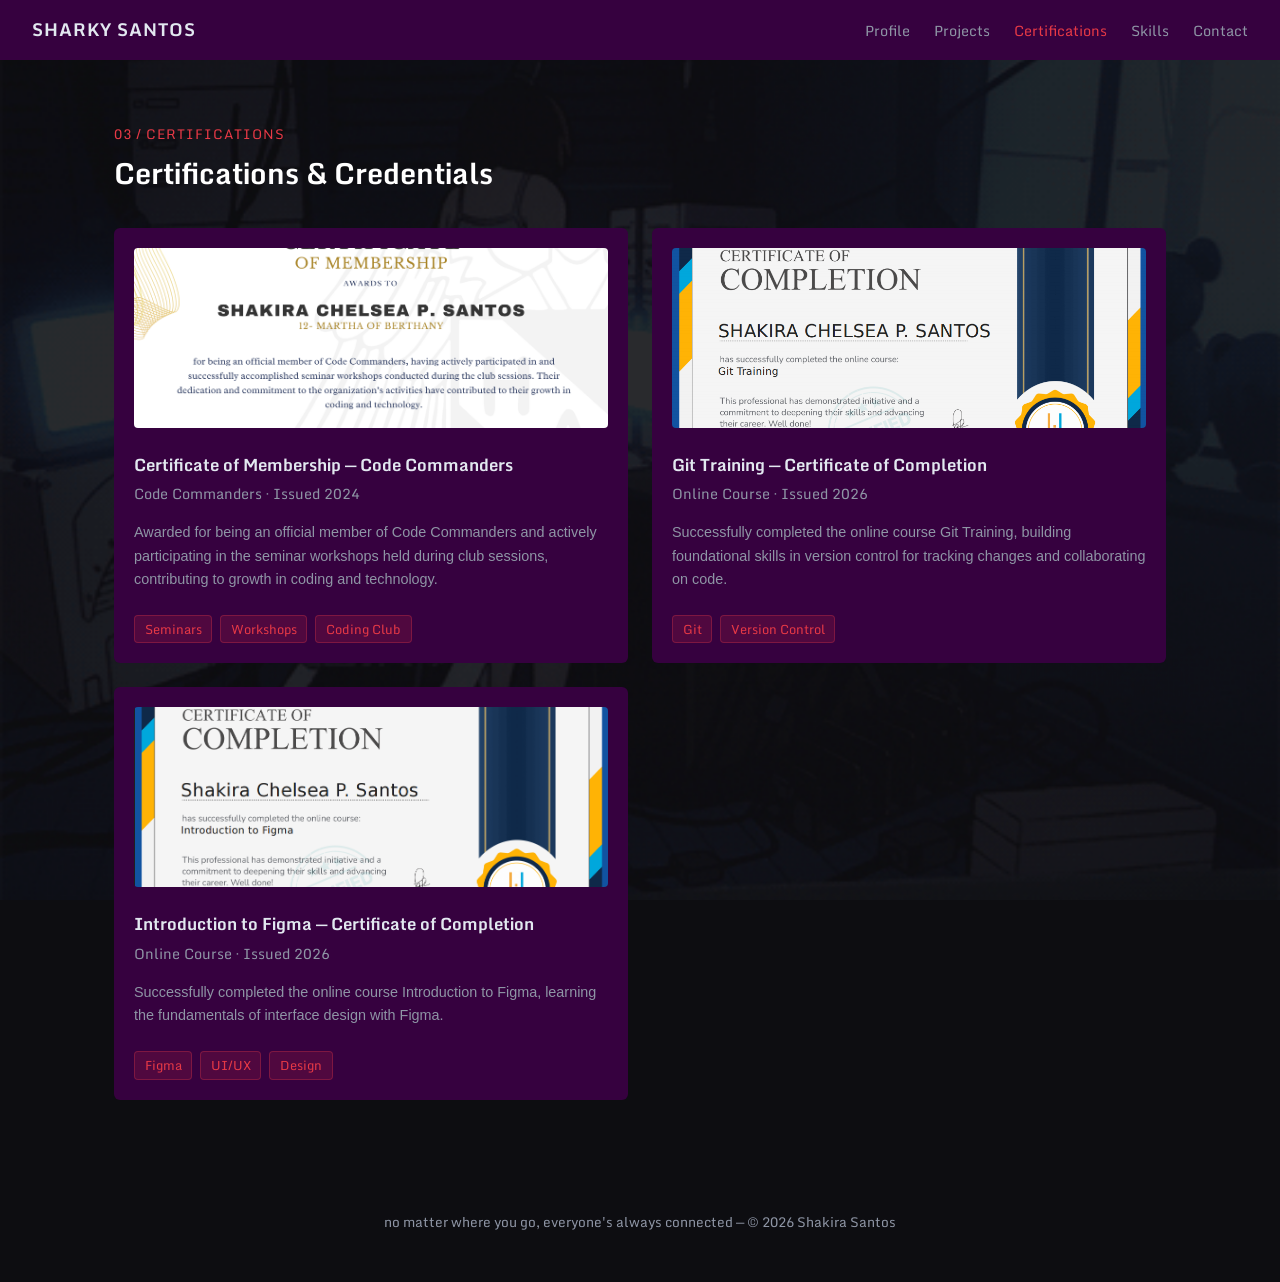
==== certification.html @ d0b3b991 "Initial commit" ====
<!DOCTYPE html>
<html lang="en">
<head>
<meta charset="UTF-8">
<meta name="viewport" content="width=device-width, initial-scale=1">
<title>Certifications — Shakira Santos</title>
<link rel="preconnect" href="https://fonts.googleapis.com">
<link href="https://fonts.googleapis.com/css2?family=Monda:wght@400;700&display=swap" rel="stylesheet">
<link rel="stylesheet" href="styles.css">
</head>
<body>

<nav class="nav">
  <a class="nav-logo mono" href="index.html">SHARKY SANTOS</a>
  <div class="nav-links mono">
    <a href="index.html">Profile</a>
    <a href="projects.html">Projects</a>
    <a href="certification.html" class="active">Certifications</a>
    <a href="skills.html">Skills</a>
    <a href="contact.html">Contact</a>
  </div>
</nav>

<div class="wrap">

<section class="section" id="certifications">
    <p class="label mono">03 / certifications</p>
    <h2 class="mono">Certifications &amp; Credentials</h2>

    <div class="cert-grid">
      <div class="cert-block">
        <div>
          <img class="cert-img" src="img/img/60.png" alt="Code Commanders Certificate of Membership">
          <h3 class="mono">Certificate of Membership — Code Commanders</h3>
          <p class="cert-issuer mono">Code Commanders · Issued 2024</p>
          <p>Awarded for being an official member of Code Commanders and actively participating in the seminar workshops held during club sessions, contributing to growth in coding and technology.</p>
        </div>
        <div class="tags"><span>Seminars</span><span>Workshops</span><span>Coding Club</span></div>
      </div>

      <div class="cert-block">
        <div>
          <img class="cert-img" src="img/img/Screenshot 2026-09-27 221326.png" alt="Git Training Certificate of Completion">
          <h3 class="mono">Git Training — Certificate of Completion</h3>
          <p class="cert-issuer mono">Online Course · Issued 2026</p>
          <p>Successfully completed the online course Git Training, building foundational skills in version control for tracking changes and collaborating on code.</p>
        </div>
        <div class="tags"><span>Git</span><span>Version Control</span></div>
      </div>

      <div class="cert-block">
        <div>
          <img class="cert-img" src="img/img/Screenshot 2026-09-28 005450.png" alt="Introduction to Figma Certificate of Completion">
          <h3 class="mono">Introduction to Figma — Certificate of Completion</h3>
          <p class="cert-issuer mono">Online Course · Issued 2026</p>
          <p>Successfully completed the online course Introduction to Figma, learning the fundamentals of interface design with Figma.</p>
        </div>
        <div class="tags"><span>Figma</span><span>UI/UX</span><span>Design</span></div>
      </div>
    </div>   
  </section>

  <footer>
    <p class="mono">no matter where you go, everyone's always connected — © 2026 Shakira Santos</p>
  </footer>

</div>
</body>
</html>
---- styles.css ----
:root {
  --bg-color: #0d0d11;
  --card-bg: #36013F; 
  --text-primary: #e2e8f0;
  --text-muted: #8e95a5;
  --accent-red: #e63946;
  --accent-red-hover: #ff4d5a;
  --accent-red-dim: rgba(230, 57, 70, 0.15);
  --font-mono: 'Monda', monospace;
  --font-sans: -apple-system, BlinkMacSystemFont, "Segoe UI", Roboto, sans-serif;
}

* {
  box-sizing: border-box;
  margin: 0;
  padding: 0;
}

html {
  scroll-behavior: smooth;
}

body {
  background-color: var(--bg-color);
  color: var(--text-primary);
  font-family: var(--font-sans);
  line-height: 1.6;
  font-size: 16px;
  position: relative;
  min-height: 100vh;
}

body::before {
  content: "";
  position: fixed;
  top: 0;
  left: 0;
  width: 100vw;
  height: 100vh;
  background: url('img/img/lain.gif') center/cover no-repeat;
  opacity: 0.12;
  z-index: -1;
  pointer-events: none;
}

a {
  color: var(--accent-red);
  text-decoration: none;
  transition: color 0.2s ease;
}

a:hover {
  color: var(--accent-red-hover);
}

.mono {
  font-family: var(--font-mono);
}

.wrap {
  max-width: 1100px;
  margin: 0 auto;
  padding: 0 1.5rem;
}

.nav {
  position: sticky;
  top: 0;
  background-color: #36013F;
  backdrop-filter: blur(8px);
  border-bottom: 1px solid var(--card-border);
  display: flex;
  justify-content: space-between;
  align-items: center;
  padding: 1rem 2rem;
  z-index: 100;
}

.nav-logo {
  font-weight: 700;
  font-size: 1.1rem;
  color: var(--text-primary);
  letter-spacing: 1px;
}

.nav-links {
  display: flex;
  gap: 1.5rem;
}

.nav-links a {
  color: var(--text-muted);
  font-size: 0.9rem;
}

.nav-links a.active {
  color: var(--accent-red);
}

.nav-links a:hover {
  color: var(--accent-red);
}

.hero {
  padding: 5rem 0 3rem;
  display: grid;
  grid-template-columns: 1fr;
  gap: 2.5rem;
}

@media (min-width: 768px) {
  .hero {
    grid-template-columns: 1.2fr 0.8fr;
    align-items: center;
  }
}

.hero-text {
  display: flex;
  flex-direction: column;
}



.dot {
  width: 8px;
  height: 8px;
  background-color: var(--accent-red);
  border-radius: 50%;
  display: inline-block;
}

.prompt-line {
  font-size: 0.85rem;
  color: var(--accent-red);
  margin-bottom: 0.5rem;
  display: flex;
  align-items: center;
  gap: 0.5rem;
}

.caret {
  display: inline-block;
  width: 8px;
  height: 14px;
  background-color: var(--accent-red);
  margin-left: 4px;
  vertical-align: middle;
}

.name {
  font-size: 2.8rem;
  font-weight: 700;
  line-height: 1.1;
  color: #ffffff;
  margin-bottom: 0.5rem;
}



.sep {
  color: var(--text-muted);
}

.intro {
  font-size: 1.1rem;
  color: var(--text-primary);
  margin-bottom: 0.75rem;
}

.hero-statement {
  font-size: 0.95rem;
  color: var(--text-muted);
  margin-bottom: 2rem;
}

.hero-photo-wrap {
  position: relative;
  display: flex;
  justify-content: center;
}

.hero-photo {
  width: 100%;
  max-width: 360px;
  height: auto;
  border-radius: 8px;
  border: 2px solid var(--accent-red);
  box-shadow: 0 0 25px rgba(230, 57, 70, 0.2);
  object-fit: cover;
}

.cta-row {
  display: flex;
  gap: 1rem;
  margin-bottom: 1.5rem;
  flex-wrap: wrap;
}

.btn {
  display: inline-block;
  padding: 0.65rem 1.4rem;
  border-radius: 4px;
  font-family: var(--font-mono);
  font-size: 0.9rem;
  cursor: pointer;
  text-align: center;
}

.btn-primary {
  background-color: var(--accent-red);
  color: #ffffff;
  border: 1px solid var(--accent-red);
}

.btn-primary:hover {
  background-color: var(--accent-red-hover);
  color: #ffffff;
}

.btn-ghost {
  background-color: transparent;
  color: var(--text-primary);
  border: 1px solid var(--card-border);
}

.btn-ghost:hover {
  border-color: var(--accent-red);
  color: var(--accent-red);
}

.social-row {
  display: flex;
  gap: 1.25rem;
  font-size: 0.85rem;
  flex-wrap: wrap;
}

.social-row a {
  color: var(--text-muted);
}

.social-row a:hover {
  color: var(--accent-red);
}

.section {
  padding: 4rem 0;
  border-top: 1px solid var(--card-border);
}

.label {
  font-size: 0.85rem;
  color: var(--accent-red);
  text-transform: uppercase;
  letter-spacing: 1px;
  margin-bottom: 0.25rem;
}

h2 {
  font-size: 1.8rem;
  margin-bottom: 2rem;
  color: #ffffff;
}

.profile-grid {
  display: grid;
  grid-template-columns: 1fr;
  gap: 1.5rem;
}

@media (min-width: 768px) {
  .profile-grid {
    grid-template-columns: repeat(2, 1fr);
    grid-template-rows: auto auto;
  }

  /* Personal Introduction spans both rows of the left column */
  .profile-grid .profile-block:first-child {
    grid-row: span 2;
  }
}


.profile-block {
  background-color: var(--card-bg);
  border: 1px solid var(--card-border);
  padding: 1.5rem;
  border-radius: 6px;
}

.profile-block h3 {
  font-size: 1rem;
  color: var(--accent-red);
  margin-bottom: 0.75rem;
  border-bottom: 1px solid var(--card-border);
  padding-bottom: 0.5rem;
}

.profile-block p {
  color: var(--text-muted);
  font-size: 0.95rem;
}

.entry-title {
  color: var(--text-primary) !important;
  font-weight: 600;
}

.entry-meta {
  font-size: 0.8rem !important;
  color: var(--accent-red) !important;
  margin-bottom: 0.5rem;
}

.tag-list, .tags {
  display: flex;
  flex-wrap: wrap;
  gap: 0.5rem;
  list-style: none;
  margin-top: 0.5rem;
}

.tag-list li, .tags span {
  background-color: var(--accent-red-dim);
  color: var(--accent-red);
  border: 1px solid rgba(230, 57, 70, 0.3);
  padding: 0.2rem 0.6rem;
  border-radius: 4px;
  font-size: 0.8rem;
  font-family: var(--font-mono);
}

.projects {
  display: grid;
  grid-template-columns: 1fr;
  gap: 1.5rem;
}

.projects {
  display: grid;
  grid-template-columns: repeat(auto-fit, minmax(280px, 360px));
  justify-content: center;
  gap: 1.5rem;
}

.project {
  background-color: var(--card-bg);
  border: 1px solid var(--card-border);
  border-radius: 6px;
  padding: 1.25rem;
  display: flex;
  flex-direction: column;
}

.preview {
  background-color: #08080a;
  border: 1px dashed var(--card-border);
  padding: 2rem 1rem;
  text-align: center;
  color: var(--text-muted);
  font-size: 0.8rem;
  border-radius: 4px;
  margin-bottom: 1rem;
}

.category {
  font-size: 0.75rem;
  color: var(--accent-red);
  text-transform: uppercase;
}

.project h3 {
  font-size: 1.1rem;
  color: var(--text-primary);
  margin: 0.25rem 0 0.5rem;
}

.project p {
  font-size: 0.9rem;
  color: var(--text-muted);
  flex-grow: 1;
  margin-bottom: 1rem;
}

.project-links {
  margin-top: 1rem;
  display: flex;
  gap: 1rem;
  font-size: 0.85rem;
}

.cert-grid {
  display: grid;
  grid-template-columns: 1fr;
  gap: 1.5rem;
}

@media (min-width: 768px) {
  .cert-grid {
    grid-template-columns: repeat(2, 1fr);
  }
}

.cert-block {
  background-color: var(--card-bg);
  border: 1px solid var(--card-border);
  padding: 1.25rem;
  border-radius: 6px;
  display: flex;
  flex-direction: column;
  justify-content: space-between;
}

.cert-img {
  width: 100%;
  height: 180px;
  object-fit: cover;
  border-radius: 4px;
  border: 1px solid var(--card-border);
  margin-bottom: 1rem;
}

.cert-block h3 {
  font-size: 1.05rem;
  color: var(--text-primary);
  margin-bottom: 0.25rem;
}

.cert-issuer {
  font-size: 0.85rem;
  color: var(--accent-red);
  margin-bottom: 0.75rem;
}

.cert-block p {
  color: var(--text-muted);
  font-size: 0.9rem;
  margin-bottom: 1rem;
}

.skills-grid {
  display: grid;
  grid-template-columns: repeat(auto-fill, minmax(220px, 1fr));
  gap: 1.25rem;
}

.skill {
  background-color: var(--card-bg);
  border: 1px solid var(--card-border);
  padding: 1.25rem;
  border-radius: 6px;
}

.skill h3 {
  font-size: 0.95rem;
  color: var(--text-primary);
  margin-bottom: 0.75rem;
}

.contact-intro {
  color: var(--text-muted);
  margin-bottom: 2rem;
  max-width: 600px;
}

.contact-layout {
  display: grid;
  grid-template-columns: 1fr;
  gap: 2rem;
}

/* ---------- Contact: heading + details beside the form ---------- */
@media (min-width: 768px) {
  #contact {
    display: grid;
    grid-template-columns: 1fr 1.5fr;
    grid-template-rows: auto auto auto auto 1fr;
    column-gap: 3rem;
    align-content: start;
  }

  /* left column: label, heading, availability, intro, email + socials */
  #contact .label,
  #contact h2,
  #contact .availability,
  #contact .contact-intro,
  #contact .contact-info {
    grid-column: 1;
  }

  /* let the info block and the form become direct grid items */
  #contact .contact-layout {
    display: contents;
  }

  /* right column: the form spans the full height */
  #contact .contact-form {
    grid-column: 2;
    grid-row: 1 / span 5;
  }
}

/* keep the email address and form labels white */
#contact .contact-info a[href^="mailto:"],
.contact-form label {
  color: #ffffff;
}

.contact-form {
  display: flex;
  flex-direction: column;
  gap: 1rem;
}

.contact-form label {
  font-size: 0.85rem;
  color: var(--text-muted);
}

.contact-form input, .contact-form textarea {
  background-color: var(--card-bg);
  border: 1px solid var(--card-border);
  color: var(--text-primary);
  padding: 0.75rem;
  border-radius: 4px;
  font-family: inherit;
  font-size: 0.95rem;
}

.contact-form input:focus, .contact-form textarea:focus {
  outline: none;
  border-color: var(--accent-red);
}

footer {
  padding: 3rem 0;
  border-top: 1px solid var(--card-border);
  text-align: center;
  color: var(--text-muted);
  font-size: 0.85rem;
}

/* ---------- White email address + white form labels (must stay at the very end) ---------- */
#contact a[href^="mailto"] {
  color: #ffffff !important;
}

#contact a[href^="mailto"]:hover {
  color: var(--accent-red-hover) !important;
}

.contact-form label {
  color: #ffffff;
}


.contact-form input,
.contact-form textarea {
  background-color: #848884;
  color: #0d0d11;
  border: 1px solid #848884;
}

.contact-form input::placeholder,
.contact-form textarea::placeholder {
  color: #2e312e;
}

.contact-form input:focus,
.contact-form textarea:focus {
  outline: none;
  border-color: var(--accent-red);
  box-shadow: 0 0 0 2px rgba(230, 57, 70, 0.35);
}
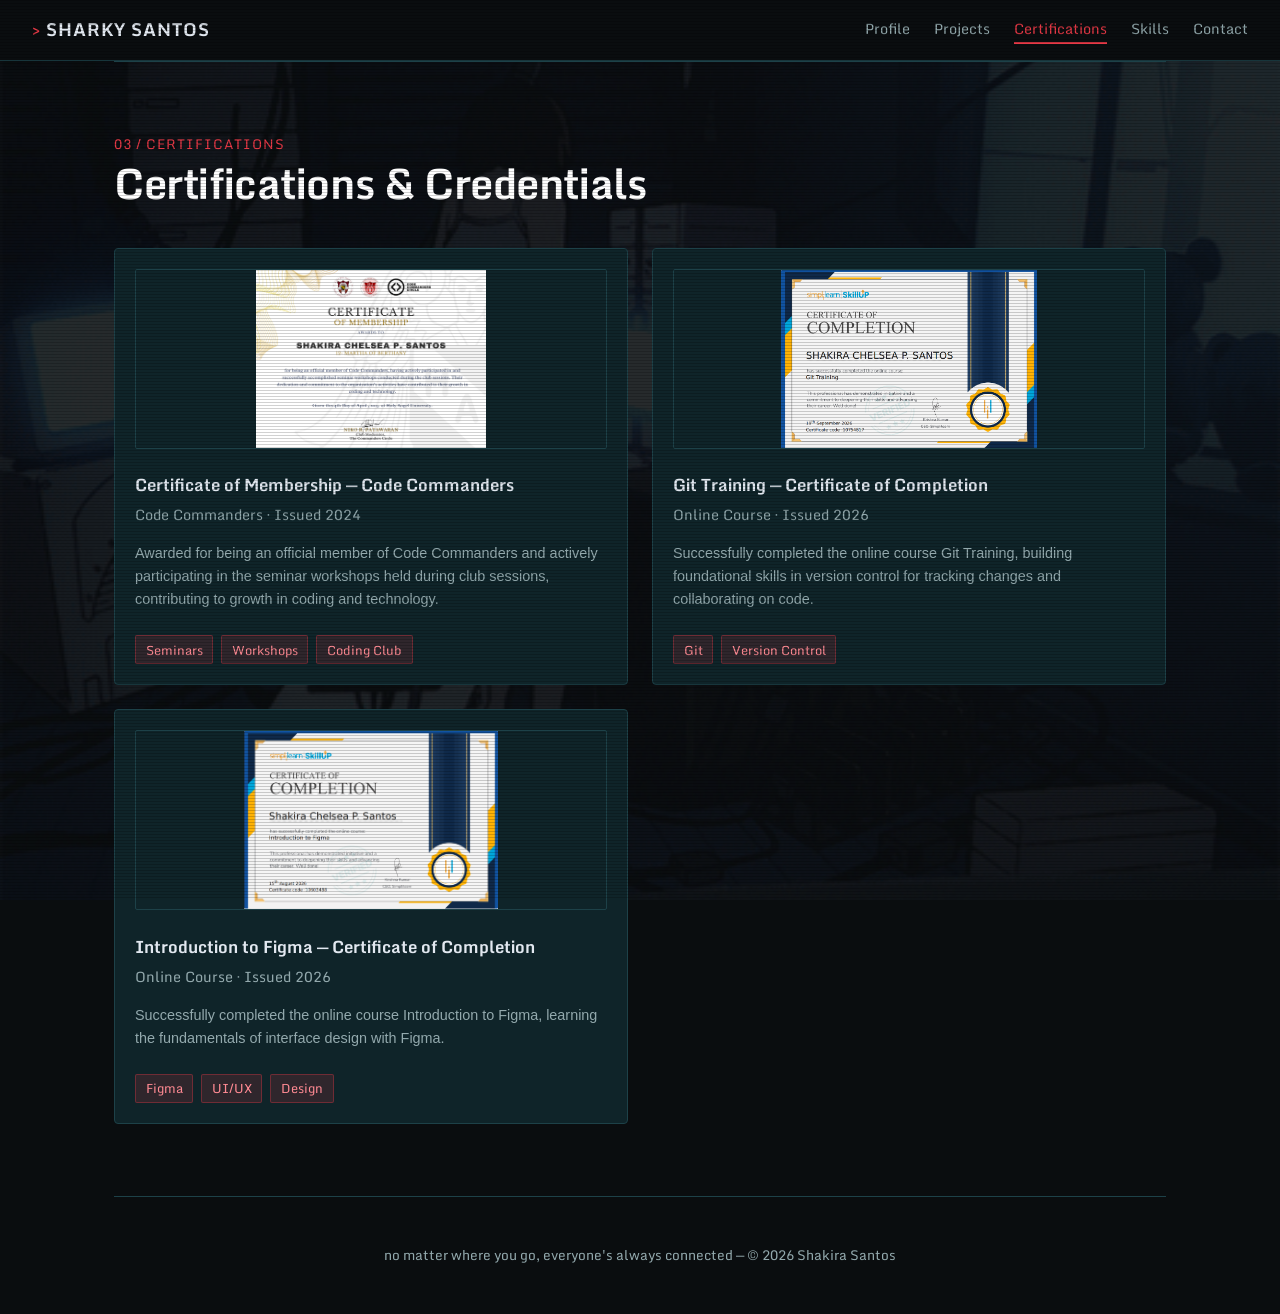
==== commit fb0ed4c1: "message" ====
--- a/certification.html
+++ b/certification.html
@@ -15,7 +15,7 @@
   <div class="nav-links mono">
     <a href="index.html">Profile</a>
     <a href="projects.html">Projects</a>
-    <a href="certification.html" class="active">Certifications</a>
+    <a href="certification.html" class="active" aria-current="page">Certifications</a>
     <a href="skills.html">Skills</a>
     <a href="contact.html">Contact</a>
   </div>
@@ -27,10 +27,10 @@
     <p class="label mono">03 / certifications</p>
     <h2 class="mono">Certifications &amp; Credentials</h2>
 
-    <div class="cert-grid">
-      <div class="cert-block">
+    <div class="certificate-gallery">
+      <div class="certificate-card">
         <div>
-          <img class="cert-img" src="img/img/60.png" alt="Code Commanders Certificate of Membership">
+          <img class="certificate-preview" src="img/img/60.png" alt="Code Commanders Certificate of Membership">
           <h3 class="mono">Certificate of Membership — Code Commanders</h3>
           <p class="cert-issuer mono">Code Commanders · Issued 2024</p>
           <p>Awarded for being an official member of Code Commanders and actively participating in the seminar workshops held during club sessions, contributing to growth in coding and technology.</p>
@@ -38,9 +38,9 @@
         <div class="tags"><span>Seminars</span><span>Workshops</span><span>Coding Club</span></div>
       </div>
 
-      <div class="cert-block">
+      <div class="certificate-card">
         <div>
-          <img class="cert-img" src="img/img/Screenshot 2026-09-27 221326.png" alt="Git Training Certificate of Completion">
+          <img class="certificate-preview" src="img/img/Screenshot 2026-09-27 221326.png" alt="Git Training Certificate of Completion">
           <h3 class="mono">Git Training — Certificate of Completion</h3>
           <p class="cert-issuer mono">Online Course · Issued 2026</p>
           <p>Successfully completed the online course Git Training, building foundational skills in version control for tracking changes and collaborating on code.</p>
@@ -48,9 +48,9 @@
         <div class="tags"><span>Git</span><span>Version Control</span></div>
       </div>
 
-      <div class="cert-block">
+      <div class="certificate-card">
         <div>
-          <img class="cert-img" src="img/img/Screenshot 2026-09-28 005450.png" alt="Introduction to Figma Certificate of Completion">
+          <img class="certificate-preview" src="img/img/Screenshot 2026-09-28 005450.png" alt="Introduction to Figma Certificate of Completion">
           <h3 class="mono">Introduction to Figma — Certificate of Completion</h3>
           <p class="cert-issuer mono">Online Course · Issued 2026</p>
           <p>Successfully completed the online course Introduction to Figma, learning the fundamentals of interface design with Figma.</p>
--- a/styles.css
+++ b/styles.css
@@ -1,13 +1,12 @@
 :root {
-  --bg-color: #0d0d11;
-  --card-bg: #36013F; 
+  --bg-color: #0a0d0f;
+  --card-bg: #0f2429;
+  --card-border: #1d4148;
   --text-primary: #e2e8f0;
-  --text-muted: #8e95a5;
+  --text-muted: #93a9ad;
   --accent-red: #e63946;
   --accent-red-hover: #ff4d5a;
-  --accent-red-dim: rgba(230, 57, 70, 0.15);
-  --font-mono: 'Monda', monospace;
-  --font-sans: -apple-system, BlinkMacSystemFont, "Segoe UI", Roboto, sans-serif;
+  --accent-teal: #5ce1d6;
 }
 
 * {
@@ -23,7 +22,7 @@
 body {
   background-color: var(--bg-color);
   color: var(--text-primary);
-  font-family: var(--font-sans);
+  font-family: -apple-system, BlinkMacSystemFont, "Segoe UI", Roboto, sans-serif;
   line-height: 1.6;
   font-size: 16px;
   position: relative;
@@ -43,6 +42,21 @@
   pointer-events: none;
 }
 
+/* faint crt scanlines over everything */
+body::after {
+  content: "";
+  position: fixed;
+  inset: 0;
+  background: repeating-linear-gradient(to bottom, rgba(0, 0, 0, 0.18) 0 1px, transparent 1px 3px);
+  pointer-events: none;
+  z-index: 200;
+}
+
+::selection {
+  background-color: var(--accent-red);
+  color: #ffffff;
+}
+
 a {
   color: var(--accent-red);
   text-decoration: none;
@@ -53,8 +67,14 @@
   color: var(--accent-red-hover);
 }
 
+a:focus-visible,
+.btn:focus-visible {
+  outline: 2px solid var(--accent-teal);
+  outline-offset: 3px;
+}
+
 .mono {
-  font-family: var(--font-mono);
+  font-family: 'Monda', monospace;
 }
 
 .wrap {
@@ -66,12 +86,13 @@
 .nav {
   position: sticky;
   top: 0;
-  background-color: #36013F;
-  backdrop-filter: blur(8px);
+  background-color: var(--bg-color);
   border-bottom: 1px solid var(--card-border);
   display: flex;
   justify-content: space-between;
   align-items: center;
+  flex-wrap: wrap;
+  gap: 0.75rem 1.5rem;
   padding: 1rem 2rem;
   z-index: 100;
 }
@@ -83,57 +104,71 @@
   letter-spacing: 1px;
 }
 
+.nav-logo::before {
+  content: "> ";
+  color: var(--accent-red);
+}
+
 .nav-links {
   display: flex;
-  gap: 1.5rem;
+  flex-wrap: wrap;
+  gap: 0.5rem 1.5rem;
 }
 
 .nav-links a {
   color: var(--text-muted);
   font-size: 0.9rem;
+  padding-bottom: 2px;
+  border-bottom: 2px solid transparent;
 }
 
 .nav-links a.active {
   color: var(--accent-red);
+  border-bottom-color: var(--accent-red);
 }
 
 .nav-links a:hover {
-  color: var(--accent-red);
-}
-
-.hero {
-  padding: 5rem 0 3rem;
+  color: var(--text-primary);
+}
+
+@media (max-width: 600px) {
+  .nav {
+    padding: 0.9rem 1.5rem;
+  }
+
+  .nav-links {
+    gap: 0.4rem 1rem;
+  }
+
+  .nav-links a {
+    font-size: 0.85rem;
+  }
+}
+
+.portfolio-intro {
+  padding: 6rem 0 4rem;
   display: grid;
   grid-template-columns: 1fr;
-  gap: 2.5rem;
-}
-
-@media (min-width: 768px) {
-  .hero {
-    grid-template-columns: 1.2fr 0.8fr;
-    align-items: center;
-  }
-}
-
-.hero-text {
+  gap: 3rem;
+}
+
+.portfolio-intro-copy {
   display: flex;
   flex-direction: column;
 }
-
-
 
 .dot {
   width: 8px;
   height: 8px;
-  background-color: var(--accent-red);
+  background-color: var(--accent-teal);
   border-radius: 50%;
   display: inline-block;
 }
 
 .prompt-line {
   font-size: 0.85rem;
-  color: var(--accent-red);
-  margin-bottom: 0.5rem;
+  color: var(--accent-teal);
+  margin-bottom: 1rem;
   display: flex;
   align-items: center;
   gap: 0.5rem;
@@ -146,65 +181,73 @@
   background-color: var(--accent-red);
   margin-left: 4px;
   vertical-align: middle;
-}
-
-.name {
-  font-size: 2.8rem;
+  animation: blink 1s steps(1) infinite;
+}
+
+@keyframes blink {
+  50% {
+    opacity: 0;
+  }
+}
+
+.portfolio-name {
+  font-size: clamp(2.6rem, 7vw, 4.6rem);
   font-weight: 700;
-  line-height: 1.1;
-  color: #ffffff;
-  margin-bottom: 0.5rem;
-}
-
-
-
-.sep {
-  color: var(--text-muted);
-}
-
-.intro {
+  line-height: 1;
+  letter-spacing: -0.02em;
+  color: #ffffff;
+  margin-bottom: 1.25rem;
+}
+
+.student-summary {
   font-size: 1.1rem;
   color: var(--text-primary);
-  margin-bottom: 0.75rem;
-}
-
-.hero-statement {
-  font-size: 0.95rem;
-  color: var(--text-muted);
+  max-width: 58ch;
   margin-bottom: 2rem;
 }
 
-.hero-photo-wrap {
-  position: relative;
+.portrait-frame {
   display: flex;
   justify-content: center;
 }
 
-.hero-photo {
+.shakira-portrait {
   width: 100%;
   max-width: 360px;
   height: auto;
-  border-radius: 8px;
+  border-radius: 4px;
   border: 2px solid var(--accent-red);
-  box-shadow: 0 0 25px rgba(230, 57, 70, 0.2);
+  box-shadow: 12px 12px 0 var(--card-bg), 12px 12px 0 2px var(--card-border);
   object-fit: cover;
+  filter: saturate(0.85);
+  transition: filter 0.3s ease, transform 0.3s ease;
+}
+
+.shakira-portrait:hover {
+  filter: saturate(1.1);
+  transform: translate(-4px, -4px);
 }
 
 .cta-row {
   display: flex;
   gap: 1rem;
-  margin-bottom: 1.5rem;
+  margin-bottom: 1.75rem;
   flex-wrap: wrap;
 }
 
 .btn {
   display: inline-block;
-  padding: 0.65rem 1.4rem;
-  border-radius: 4px;
-  font-family: var(--font-mono);
+  padding: 0.75rem 1.5rem;
+  border-radius: 0;
+  font-family: 'Monda', monospace;
   font-size: 0.9rem;
   cursor: pointer;
   text-align: center;
+  transition: background-color 0.2s ease, color 0.2s ease, border-color 0.2s ease, transform 0.15s ease;
+}
+
+.btn:active {
+  transform: translateY(1px);
 }
 
 .btn-primary {
@@ -218,6 +261,11 @@
   color: #ffffff;
 }
 
+.btn-primary:disabled {
+  opacity: 0.6;
+  cursor: wait;
+}
+
 .btn-ghost {
   background-color: transparent;
   color: var(--text-primary);
@@ -225,8 +273,8 @@
 }
 
 .btn-ghost:hover {
-  border-color: var(--accent-red);
-  color: var(--accent-red);
+  border-color: var(--accent-teal);
+  color: var(--accent-teal);
 }
 
 .social-row {
@@ -245,7 +293,7 @@
 }
 
 .section {
-  padding: 4rem 0;
+  padding: 4.5rem 0;
   border-top: 1px solid var(--card-border);
 }
 
@@ -258,62 +306,61 @@
 }
 
 h2 {
-  font-size: 1.8rem;
-  margin-bottom: 2rem;
-  color: #ffffff;
-}
-
-.profile-grid {
+  font-size: clamp(1.8rem, 4vw, 2.6rem);
+  line-height: 1.15;
+  letter-spacing: -0.01em;
+  margin-bottom: 2.5rem;
+  color: #ffffff;
+}
+
+.student-details {
   display: grid;
   grid-template-columns: 1fr;
   gap: 1.5rem;
 }
 
-@media (min-width: 768px) {
-  .profile-grid {
-    grid-template-columns: repeat(2, 1fr);
-    grid-template-rows: auto auto;
-  }
-
-  /* Personal Introduction spans both rows of the left column */
-  .profile-grid .profile-block:first-child {
-    grid-row: span 2;
-  }
-}
-
-
-.profile-block {
+/* These panels share the dark teal surface used throughout the portfolio. */
+.student-detail,
+.project-card,
+.certificate-card,
+.skill-group,
+.contact-form,
+.portfolio-page-link {
   background-color: var(--card-bg);
   border: 1px solid var(--card-border);
+  border-radius: 4px;
+}
+
+.student-detail {
   padding: 1.5rem;
-  border-radius: 6px;
-}
-
-.profile-block h3 {
+}
+
+.student-detail h3 {
   font-size: 1rem;
-  color: var(--accent-red);
+  color: var(--accent-teal);
   margin-bottom: 0.75rem;
   border-bottom: 1px solid var(--card-border);
   padding-bottom: 0.5rem;
 }
 
-.profile-block p {
-  color: var(--text-muted);
+.student-detail p {
+  color: var(--text-primary);
   font-size: 0.95rem;
 }
 
 .entry-title {
-  color: var(--text-primary) !important;
+  color: var(--text-primary);
   font-weight: 600;
 }
 
-.entry-meta {
-  font-size: 0.8rem !important;
-  color: var(--accent-red) !important;
+.student-detail .entry-meta {
+  font-size: 0.8rem;
+  color: var(--accent-red);
   margin-bottom: 0.5rem;
 }
 
-.tag-list, .tags {
+.tag-list,
+.tags {
   display: flex;
   flex-wrap: wrap;
   gap: 0.5rem;
@@ -321,68 +368,67 @@
   margin-top: 0.5rem;
 }
 
-.tag-list li, .tags span {
-  background-color: var(--accent-red-dim);
-  color: var(--accent-red);
-  border: 1px solid rgba(230, 57, 70, 0.3);
+.tag-list li,
+.tags span {
+  background-color: rgba(230, 57, 70, 0.15);
+  color: #ff8a93;
+  border: 1px solid rgba(230, 57, 70, 0.35);
   padding: 0.2rem 0.6rem;
-  border-radius: 4px;
+  border-radius: 2px;
   font-size: 0.8rem;
-  font-family: var(--font-mono);
-}
-
-.projects {
+  font-family: 'Monda', monospace;
+}
+
+.project-gallery {
   display: grid;
-  grid-template-columns: 1fr;
-  gap: 1.5rem;
-}
-
-.projects {
-  display: grid;
-  grid-template-columns: repeat(auto-fit, minmax(280px, 360px));
+  grid-template-columns: repeat(auto-fit, minmax(min(100%, 280px), 360px));
   justify-content: center;
   gap: 1.5rem;
 }
 
-.project {
-  background-color: var(--card-bg);
-  border: 1px solid var(--card-border);
-  border-radius: 6px;
+.project-card,
+.certificate-card,
+.skill-group {
+  transition: border-color 0.2s ease, transform 0.2s ease;
+}
+
+.project-card:hover,
+.certificate-card:hover,
+.skill-group:hover {
+  border-color: var(--accent-red);
+  transform: translateY(-3px);
+}
+
+.project-card {
   padding: 1.25rem;
   display: flex;
   flex-direction: column;
 }
 
-.preview {
-  background-color: #08080a;
-  border: 1px dashed var(--card-border);
-  padding: 2rem 1rem;
-  text-align: center;
-  color: var(--text-muted);
-  font-size: 0.8rem;
-  border-radius: 4px;
-  margin-bottom: 1rem;
-}
-
-.category {
+.project-category {
   font-size: 0.75rem;
-  color: var(--accent-red);
+  color: var(--accent-teal);
   text-transform: uppercase;
 }
 
-.project h3 {
-  font-size: 1.1rem;
+.project-card h3 {
+  font-size: 1.2rem;
   color: var(--text-primary);
   margin: 0.25rem 0 0.5rem;
 }
 
-.project p {
+.project-card p {
   font-size: 0.9rem;
   color: var(--text-muted);
   flex-grow: 1;
   margin-bottom: 1rem;
 }
 
+.project-card .project-category {
+  flex-grow: 0;
+  margin-bottom: 0;
+}
+
 .project-links {
   margin-top: 1rem;
   display: flex;
@@ -390,38 +436,39 @@
   font-size: 0.85rem;
 }
 
-.cert-grid {
+.project-links a::after {
+  content: " ->";
+}
+
+.certificate-gallery {
   display: grid;
   grid-template-columns: 1fr;
   gap: 1.5rem;
 }
 
-@media (min-width: 768px) {
-  .cert-grid {
-    grid-template-columns: repeat(2, 1fr);
-  }
-}
-
-.cert-block {
-  background-color: var(--card-bg);
-  border: 1px solid var(--card-border);
+.certificate-card {
   padding: 1.25rem;
-  border-radius: 6px;
   display: flex;
   flex-direction: column;
   justify-content: space-between;
 }
 
-.cert-img {
+.game-preview,
+.certificate-preview {
   width: 100%;
   height: 180px;
   object-fit: cover;
-  border-radius: 4px;
+  border-radius: 2px;
   border: 1px solid var(--card-border);
   margin-bottom: 1rem;
 }
 
-.cert-block h3 {
+/* Keep the whole certificate readable; the game preview can be cropped. */
+.certificate-preview {
+  object-fit: contain;
+}
+
+.certificate-card h3 {
   font-size: 1.05rem;
   color: var(--text-primary);
   margin-bottom: 0.25rem;
@@ -429,11 +476,11 @@
 
 .cert-issuer {
   font-size: 0.85rem;
-  color: var(--accent-red);
+  color: var(--accent-teal);
   margin-bottom: 0.75rem;
 }
 
-.cert-block p {
+.certificate-card p {
   color: var(--text-muted);
   font-size: 0.9rem;
   margin-bottom: 1rem;
@@ -445,17 +492,26 @@
   gap: 1.25rem;
 }
 
-.skill {
+.skill-group {
   background-color: var(--card-bg);
   border: 1px solid var(--card-border);
   padding: 1.25rem;
-  border-radius: 6px;
-}
-
-.skill h3 {
+  border-radius: 4px;
+}
+
+.skill-group h3 {
   font-size: 0.95rem;
-  color: var(--text-primary);
+  color: var(--accent-teal);
   margin-bottom: 0.75rem;
+}
+
+.availability {
+  display: flex;
+  align-items: center;
+  gap: 0.5rem;
+  font-size: 0.85rem;
+  color: var(--accent-teal);
+  margin-bottom: 1rem;
 }
 
 .contact-intro {
@@ -470,67 +526,95 @@
   gap: 2rem;
 }
 
-/* ---------- Contact: heading + details beside the form ---------- */
-@media (min-width: 768px) {
-  #contact {
-    display: grid;
-    grid-template-columns: 1fr 1.5fr;
-    grid-template-rows: auto auto auto auto 1fr;
-    column-gap: 3rem;
-    align-content: start;
-  }
-
-  /* left column: label, heading, availability, intro, email + socials */
-  #contact .label,
-  #contact h2,
-  #contact .availability,
-  #contact .contact-intro,
-  #contact .contact-info {
-    grid-column: 1;
-  }
-
-  /* let the info block and the form become direct grid items */
-  #contact .contact-layout {
-    display: contents;
-  }
-
-  /* right column: the form spans the full height */
-  #contact .contact-form {
-    grid-column: 2;
-    grid-row: 1 / span 5;
-  }
-}
-
-/* keep the email address and form labels white */
-#contact .contact-info a[href^="mailto:"],
-.contact-form label {
-  color: #ffffff;
+.contact-info a[href^="mailto:"] {
+  color: #ffffff;
+}
+
+.contact-info a[href^="mailto:"]:hover {
+  color: var(--accent-red-hover);
+}
+
+.elsewhere-label {
+  margin-top: 1.4rem;
+}
+
+.contact-info a {
+  overflow-wrap: anywhere;
 }
 
 .contact-form {
   display: flex;
   flex-direction: column;
   gap: 1rem;
+  padding: 1.75rem;
 }
 
 .contact-form label {
   font-size: 0.85rem;
-  color: var(--text-muted);
-}
-
-.contact-form input, .contact-form textarea {
-  background-color: var(--card-bg);
+  color: #ffffff;
+}
+
+.contact-form input,
+.contact-form textarea {
+  background-color: var(--bg-color);
   border: 1px solid var(--card-border);
   color: var(--text-primary);
   padding: 0.75rem;
-  border-radius: 4px;
+  border-radius: 2px;
   font-family: inherit;
   font-size: 0.95rem;
 }
 
-.contact-form input:focus, .contact-form textarea:focus {
+.contact-form textarea {
+  resize: vertical;
+}
+
+.contact-form input:focus,
+.contact-form textarea:focus {
   outline: none;
+  border-color: var(--accent-teal);
+}
+
+.form-status {
+  font-size: 0.85rem;
+  min-height: 1.2em;
+  color: var(--accent-teal);
+}
+
+.form-status.error {
+  color: var(--accent-red);
+}
+
+.portfolio-directory {
+  display: grid;
+  grid-template-columns: 1fr;
+  gap: 1rem;
+}
+
+.portfolio-page-link {
+  padding: 1.5rem;
+  transition: border-color 0.2s ease, transform 0.2s ease;
+}
+
+.portfolio-page-link:hover {
   border-color: var(--accent-red);
+  transform: translateY(-3px);
+}
+
+.portfolio-page-link h3 {
+  font-size: 1.4rem;
+  color: #ffffff;
+  margin-bottom: 0.5rem;
+  transition: color 0.2s ease;
+}
+
+.portfolio-page-link:hover h3 {
+  color: var(--accent-red);
+}
+
+.portfolio-page-link p {
+  color: var(--text-muted);
+  font-size: 0.95rem;
 }
 
 footer {
@@ -541,35 +625,49 @@
   font-size: 0.85rem;
 }
 
-/* ---------- White email address + white form labels (must stay at the very end) ---------- */
-#contact a[href^="mailto"] {
-  color: #ffffff !important;
-}
-
-#contact a[href^="mailto"]:hover {
-  color: var(--accent-red-hover) !important;
-}
-
-.contact-form label {
-  color: #ffffff;
-}
-
-
-.contact-form input,
-.contact-form textarea {
-  background-color: #848884;
-  color: #0d0d11;
-  border: 1px solid #848884;
-}
-
-.contact-form input::placeholder,
-.contact-form textarea::placeholder {
-  color: #2e312e;
-}
-
-.contact-form input:focus,
-.contact-form textarea:focus {
-  outline: none;
-  border-color: var(--accent-red);
-  box-shadow: 0 0 0 2px rgba(230, 57, 70, 0.35);
-}
+/* Desktop layouts; smaller screens use the single-column rules above. */
+@media (min-width: 768px) {
+  .portfolio-intro {
+    grid-template-columns: 1.2fr 0.8fr;
+    align-items: center;
+  }
+
+  .student-details {
+    grid-template-columns: repeat(2, 1fr);
+    grid-template-rows: auto auto;
+  }
+
+  /* The longer introduction sits beside education and current subjects. */
+  .student-details .student-introduction {
+    grid-row: span 2;
+  }
+
+  .certificate-gallery {
+    grid-template-columns: repeat(2, 1fr);
+  }
+
+  .portfolio-directory {
+    grid-template-columns: repeat(2, 1fr);
+  }
+
+  .contact-layout {
+    grid-template-columns: minmax(0, 1fr) minmax(0, 1.5fr);
+    gap: 3rem;
+    align-items: start;
+  }
+}
+
+@media (prefers-reduced-motion: reduce) {
+  html {
+    scroll-behavior: auto;
+  }
+
+  body::before {
+    background-image: none;
+  }
+
+  * {
+    animation: none !important;
+    transition: none !important;
+  }
+}
